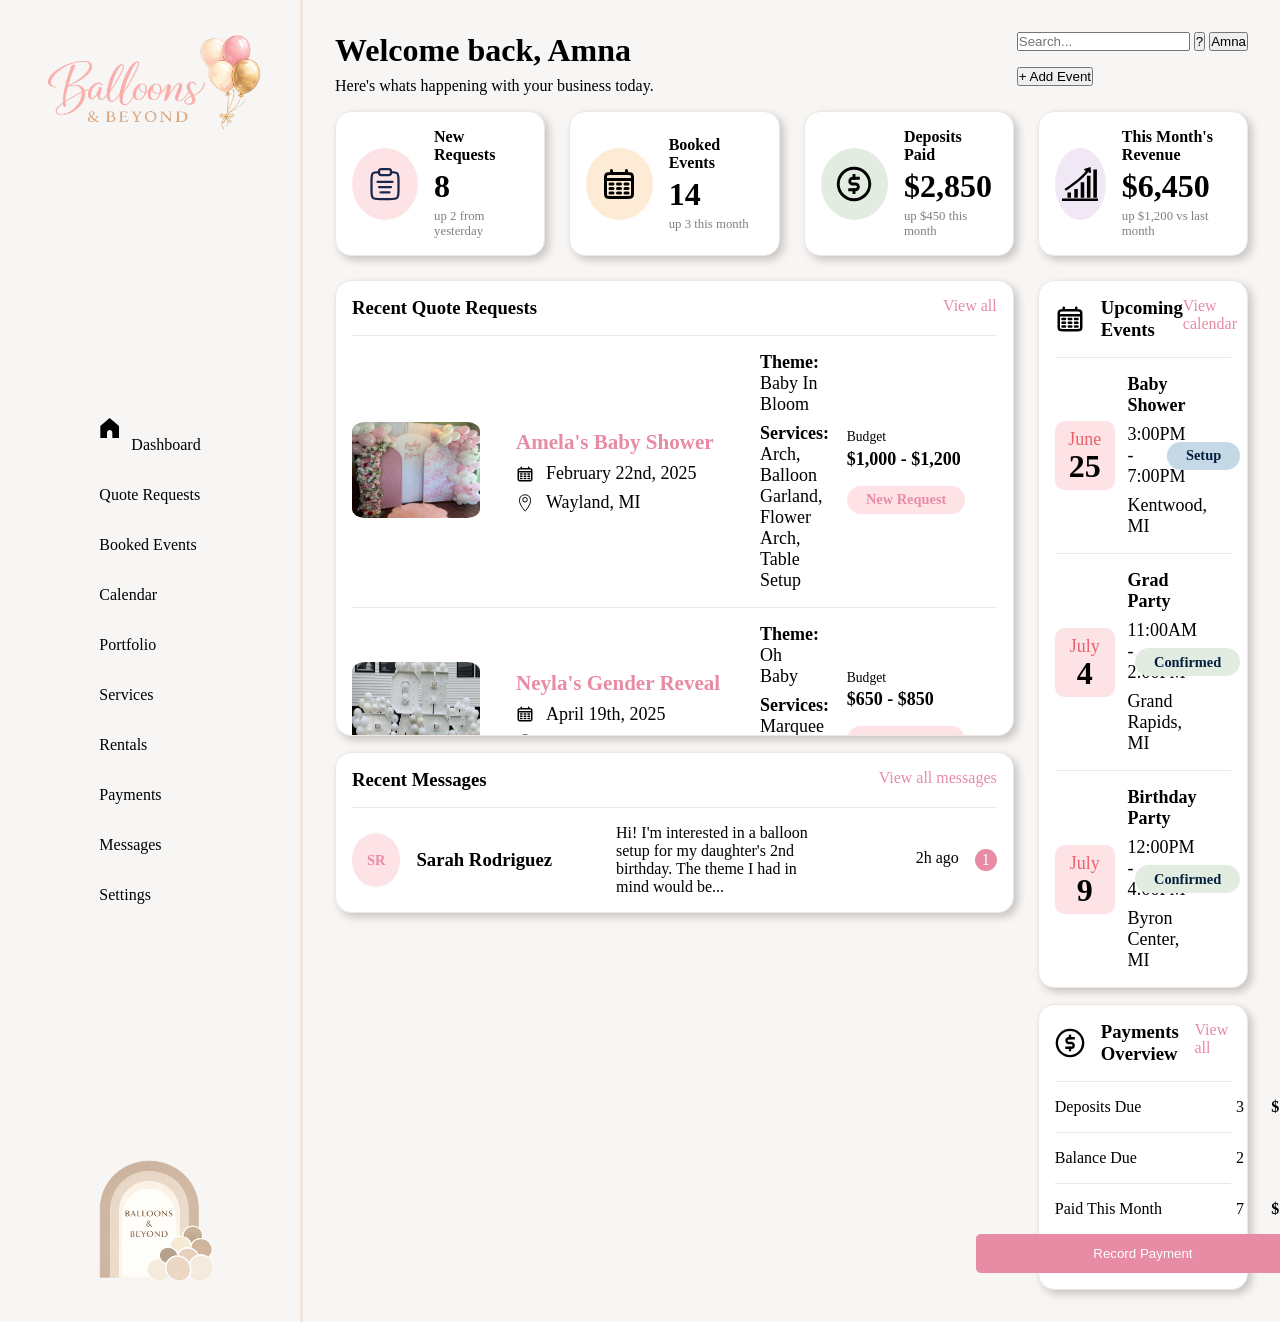
==== index.html @ bfdfdf42 "Completed Recent Messages card" ====
<!DOCTYPE html>
<html lang="en">
<head>
    <meta charset="UTF-8">
    <meta name="viewport" content="width=device-width, initial-scale=1.0">
    <title>Document</title>
    <link rel="stylesheet" href="styles.css">

    <link rel="preconnect" href="https://fonts.googleapis.com">
    <link rel="preconnect" href="https://fonts.gstatic.com" crossorigin>
    <link href="https://fonts.googleapis.com/css2?family=Cormorant+Garamond:ital,wght@0,300..700;1,300..700&display=swap" rel="stylesheet">

    <link rel="preconnect" href="https://fonts.googleapis.com">
    <link rel="preconnect" href="https://fonts.gstatic.com" crossorigin>
    <link href="https://fonts.googleapis.com/css2?family=Cormorant+Garamond:ital,wght@0,300..700;1,300..700&family=Inter:ital,opsz,wght@0,14..32,100..900;1,14..32,100..900&display=swap" rel="stylesheet">
</head>
<body>
    <div class = "main-content">

        <aside class = "sidebar"><img class = "logo-main" src="Images/Balloons & Beyond Logo.png" alt="Ballons and Beyond logo">

            <nav class = "sidebar-nav">

                <ul>
                    <li><img src="Images/home Icon.svg" alt="">Dashboard</li>
                    <li>Quote Requests</li>
                    <li>Booked Events</li>
                    <li>Calendar</li>
                    <li>Portfolio</li>
                    <li>Services</li>
                    <li>Rentals</li>
                    <li>Payments</li>
                    <li>Messages</li>
                    <li>Settings</li>
                </ul>

            </nav>

            <img class = "logo-arch" src="Images/Balloons & Beyond Logo 2.png" alt="Ballons and Beyond logo 2">
        </aside>

        <main class = "dashboard-main">

            <header class = "topbar">
                
                <div class = "welcome-text">
                <h1>Welcome back, Amna</h1>
                <p>Here's whats happening with your business today.</p>
                </div>

                <div class = "header-functions">
                <div class = "header-functions-top">
                    <input type="search" placeholder="Search...">
                    <button class = "notificationBell">?</button>
                    <button class = "userProfile">Amna</button>
                </div>
                <div class = "header-functions-bottom">
                    <button>+ Add Event</button>
                </div>
                </div>


            </header>

            <div class = "dashboard-content">

                <section class = "statsOverview">

                    <article class = "card statsCard">
                        <div class = "iconBubble pink">
                       <img src="Images/Clipboard Icon.svg" alt="">
                       </div>

                       <div class = "statsCardInfo">
                       <h4>New Requests</h4> 
                       <span class = "statValue">8</span>
                       <p class = "cardSubtext"> up 2 from yesterday</p>
                       </div>
                    </article>

                    <article class = "card statsCard">
                        <div class = "iconBubble yellow">
                       <img src="Images/Calendar Icon.svg" alt="">
                       </div>
                       
                       <div class = "statsCardInfo">
                       <h4>Booked Events</h4> 
                       <span class = "statValue">14</span>
                       <p class = "cardSubtext"> up 3 this month</p>
                       </div>
                    </article>

                    <article class = "card statsCard">
                        <div class = "iconBubble green">
                       <img src="Images/Currency Icon.svg" alt="">
                       </div>

                       <div class = "statsCardInfo">
                       <h4>Deposits Paid</h4> 
                       <span class = "statValue">$2,850</span>
                       <p class = "cardSubtext"> up $450 this month</p>
                       </div>
                    </article>

                    <article class = "card statsCard">
                        <div class = "iconBubble purple">
                       <img src="Images/Revenue Graph Icon.svg" alt="">
                       </div>
                       <div class = "statsCardInfo">
                       <h4>This Month's Revenue</h4> 
                       <span class = "statValue">$6,450</span>
                       <p class = "cardSubtext"> up $1,200 vs last month</p>
                       </div>
                    </article>
                   
                </section>

                <div class = "left-column">
                <section class = "card recentQuoteRequests">

                    <header class = "sectionHeader">
                        <h3>Recent Quote Requests</h3>
                        <a href="#">View all</a>
                    </header>

                    <div class = "quoteRequests">


                        <article class = "cardRow quoteCard">

                            <div class = "quoteImage">
                                <img src="Images/Baby Shower.jpg" alt="">
                            </div>

                            <div class = "quoteInfo infoStack">
                                <h3>Amela's Baby Shower</h3>
                                <p class = "date">February 22nd, 2025</p>
                                <p class = "location"> Wayland, MI</p>
                            </div>

                            <div class = "quoteDetails infoStack">
                                <p><strong>Theme: </strong>Baby In Bloom</p>
                                <p><strong>Services: </strong>Arch, Balloon Garland, Flower Arch, Table Setup</p>
                            </div>

                            <div class = "quoteStatus infoStack">
                                <div class = "quote">
                                <span class = "label">Budget</span>
                                <strong>$1,000 - $1,200</strong> 
                                </div>
                                
                                <div class = "status">
                                <span class = "iconPill pink">New Request</span>
                                </div>
                            </div>

                        </article>

                        <article class = "cardRow quoteCard">

                            <div class = "quoteImage">
                                <img src="Images/Gender Reveal.jpg" alt="">
                            </div>

                            <div class = "quoteInfo infoStack">
                                <h3>Neyla's Gender Reveal</h3>
                                <p class = "date">April 19th, 2025</p>
                                <p class = "location"> Byron Center, MI</p>
                            </div>

                            <div class = "quoteDetails infoStack">
                                <p><strong>Theme: </strong>Oh
                                     Baby</p>
                                <p><strong>Services: </strong>Marquee Letters, Table Setup</p>
                            </div>

                            <div class = "quoteStatus infoStack">
                                <div class = "quote">
                                <span class = "label">Budget</span>
                                <strong>$650 - $850</strong> 
                                </div>
                                
                                <div class = "status">
                                <span class = "iconPill pink">New Request</span>
                                </div>
                            </div>

                        </article>

                        <article class = "cardRow quoteCard">

                            <div class = "quoteImage">
                                <img src="Images/Ellie's 4th Bday.jpg" alt="">
                            </div>

                            <div class = "quoteInfo infoStack">
                                <h3>Ellie's 4th Birthday</h3>
                                <p class = "date">April 1st, 2026</p>
                                <p class = "location"> Wayland, MI</p>                            
                            </div>

                            <div class = "quoteDetails infoStack">
                                <p><strong>Theme: </strong>Frozen</p>
                                <p><strong>Services: </strong>Arch, Balloon Garland, Balloon Characters, Table Setup</p>
                            </div>

                            <div class = "quoteStatus infoStack">
                                <div class = "quote">
                                <span class = "label">Budget</span>
                                <strong>$500 - $800</strong> 
                                </div>
                                
                                <div class = "status">
                                <span class = "iconPill pink">New Request</span>
                                </div>
                            </div>

                        </article>
                        
                        <article class = "cardRow quoteCard">

                            <div class = "quoteImage">
                                <img src="Images/Maisie's 1st Bday.jpg" alt="">
                            </div>

                            <div class = "quoteInfo infoStack">
                                <h3>Maisie's 1st Birthday</h3>
                                <p class = "date">April 30th, 2026</p>
                                <p class = "location"> Wayland, MI</p>
                            </div>

                            <div class = "quoteDetails infoStack">
                                <p><strong>Theme: </strong>Berry First Birthday</p>
                                <p><strong>Services: </strong>Arch, Balloon Garland, Table Setup</p>
                            </div>

                            <div class = "quoteStatus infoStack">
                                <div class = "quote">
                                <span class = "label">Budget</span>
                                <strong>$500 - $800</strong> 
                                </div>

                                <div class = "status">
                                <span class = "iconPill pink">New Request</span>
                                </div>
                            </div>

                        </article>
                        
                    </div>

                </section>

                <section class = "card recentMessages">

                    <header class = "sectionHeader">
                        <div class = "sectionTitle">
                        <h3>Recent Messages</h3>
                        </div>
                        <a href="#">View all messages</a>
                    </header>
                    
                    <article class = "cardRow messageCard">

                        <!-- ADD ICON HERE <img src="" alt="date of event"> -->

                        <div class = messageSender>
                            <span class = "senderInitials initialsBubble pink">SR</span>
                            <h3 class = "senderName">Sarah Rodriguez</h3>
                        </div>

                         <div class = messageContent>
                                <p class = "senderMessage">Hi! I'm interested in a balloon setup 
                                    for my daughter's 2nd birthday. The theme I had in mind would be...</p>
                            </div>

                            <div class = messageStatus>
                                <time class = "messageTime">2h ago</time>
                                <span class = "messageNotifications notificationBubble pink-primary">1</span>
                            </div>
                    </article>
                </section> 
                </div>

                <div class = "right-column">
                <section class = "card upcomingEvents">
                    
                    <header class = "sectionHeader">
                        <div class = "sectionTitle">
                        <img src="Images/Calendar Icon.svg" alt="Calendar Icon">
                        <h3>Upcoming Events</h3>
                        </div>
                        <a href="#">View calendar</a>
                    </header>

                    <div class = "eventSection">

                    <article class = "cardRow eventCard">

                        <div class = "eventDate">
                                <span class = "dateBubble pink">
                                    <span class = "month">June</span>
                                    <strong class = "day">25</strong>
                                </span>
                        </div>

                         <div class = "eventInfo infoStack">
                                <h4>Baby Shower</h4>
                                <p>3:00PM - 7:00PM</p>
                                <p>Kentwood, MI</p>
                            </div>

                            <div class = "eventStatus">
                                <span class = "status iconPill gray">Setup</span>
                            </div>

                    </article>

                    <article class = "cardRow eventCard">

                        <div class = "eventDate">
                                <span class = "dateBubble pink">
                                    <span class = "month">July</span>
                                    <strong class = "day">4</strong>
                                </span>
                        </div>

                         <div class = "eventInfo infoStack">
                                <h4>Grad Party</h4>
                                <p>11:00AM - 2:00PM</p>
                                <p>Grand Rapids, MI</p>
                            </div>

                            <div class = "eventStatus">
                                <span class = "status iconPill green">Confirmed</span>
                            </div>

                    </article>

                    <article class = "cardRow eventCard">

                        <div class = "eventDate">
                                <span class = "dateBubble pink">
                                    <span class = "month">July</span>
                                    <strong class = "day">9</strong>
                                </span>
                        </div>

                         <div class = "eventInfo infoStack">
                                <h4>Birthday Party</h4>
                                <p>12:00PM - 4:00PM</p>
                                <p>Byron Center, MI</p>
                            </div>

                            <div class = "eventStatus">
                                <span class = "status iconPill green">Confirmed</span>
                            </div>

                    </article>

                    </div>

                </section>
                
                <section class = "card paymentsOverview">

                    <header class = "sectionHeader">
                        <div class = "sectionTitle">
                        <img src="Images/Currency Icon.svg" alt="Currency Icon">
                        <h3>Payments Overview</h3>
                        </div>
                        <a href="#">View all</a>
                    </header>

                    <div class = "cardRow paymentRow">
                        <p class = "paymentType">Deposits Due</p>
                        <span class = "paymentCount">3</span>
                        <strong class = "paymentSum">$1,350</strong>
                    </div>

                    <div class = "cardRow paymentRow">
                        <p class = "paymentType">Balance Due</p>
                        <span class = "paymentCount">2</span>
                        <strong class = "paymentSum">$950</strong>
                    </div>

                    <div class = "cardRow paymentRow">
                        <p class = "paymentType">Paid This Month</p>
                        <span class = "paymentCount">7</span>
                        <strong class = "paymentSum">$2,850</strong>
                    </div>

                    <footer class = "sectionFooter">
                        <button class = "paymentButton">Record Payment</button>
                    </footer>

                </section>
                </div>

            </div>
        </main>


    </div>
</body>
</html>
---- styles.css ----
:root {
 --background: #F8F6F4;
 --card: #FFFFFF;
 --pink-primary: #E88BA5;
 --pink-light: #FDE3E6;
 --red: #ea6169;
 --cream: #F7F1EB;
 --text-primary: #3D3D3D;
 --text-secondary: #7A7A7A;
 --border: #EFE6E0;
 --green: #E2ECE1;
 --yellow: #FEEBD6;
 --purple: #F0E8F5;
 --gray: #c5d8e6;
 --blue: #021F3D;
 --grid-spacing: 1.5rem;
 --font-heading: 'Cormorant Garamond', serif;
 --font-body: 'Inter', sans-serif;
}

* {
    margin: 0;
    padding: 0;
    box-sizing: border-box;
}

/* ***FIND DIFFERENT FONTS***
h1,
h2,
h3,
.sectionHeader {
    font-family: var(--font-heading);
}

body,
p,
span,
a,
h4{
    font-family: var(--font-body);
} */

body {
    min-height: 100vh;
}

a {
    color: var(--pink-primary);
    text-decoration: none;
}

.main-content {
    display: flex;
    background-color: var(--background);
    min-height: 100vh;
}

.sidebar {
    background-color: var(--background);
    display: flex;
    flex-direction: column;
    justify-content: space-between;
    flex: 0 0 300px;
    border-right: 3px solid var(--border);
}

.dashboard-main {
    flex: 1;
    padding: 2rem;
}

.logo-main {
    width: 300px;
    height: auto;
}

.logo-arch {
    width: 300px;
    height: auto;
}

.sidebar-nav {
}

.sidebar-nav ul {
    display: flex;
    flex-direction: column;
    justify-content: space-between;
    list-style: none;
    gap: .5rem;
}

.topbar {
    display: flex;
    justify-content: space-between;
    margin-bottom: 1rem;
}

.welcome-text {
    display: flex;
    flex-direction: column;
    gap: .5rem;

}

.header-functions {
    display: flex;
    flex-direction: column;
    gap: 1rem;
}

.dashboard-content{
    display: grid;
    grid-template-columns: repeat(8, 1fr);
    gap: var(--grid-spacing);
    align-items: start;
}

.left-column, .right-column {
    display: flex;
    flex-direction: column;
    gap: 1rem;
}

.left-column {
    grid-column: 1 / 7;
}

.right-column {
    grid-column: 7 / 9;
}


.statsOverview {
    display: grid;
    grid-template-columns: repeat(8, 1fr);
    gap: var(--grid-spacing);
    grid-column: 1 / -1;
}

.statsCard {
    grid-column: span 2;
}


.recentQuoteRequests {
    grid-column: 1 / 7;
    display: flex;
    flex-direction: column;
}

.sectionHeader {
    display: flex;
    justify-content: space-between;
    padding-bottom: 1rem;
}
.sectionHeader img{
    width: 30px;
    height: 30px;
}

.sectionTitle {
    display: flex;
    gap: 1rem;
    align-items: center;
}

.card {
    background-color: var(--card);
    border-radius: 16px;
    padding: 1rem;
    border: 1px solid var(--border);
    box-shadow: 4px 4px 8px 0px rgba(0, 0, 0, 0.2);
}

.card.recentQuoteRequests {
    padding: 1rem 1rem 0 1rem;
}

.card.upcomingEvents {
    padding: 1rem 1rem 0 1rem;
}

.card.recentMessages {
    padding: 1rem 1rem 0 1rem;
}

.cardRow {
    display: grid;
    /* grid-template-columns: repeat(12, 1fr); */
    border-top: 1px solid var(--border);
    padding-top: 1rem;
    padding-bottom: 1rem;
}

.infoStack {
    display: flex;
    flex-direction: column;
    gap: .5rem;
    font-size: large;
    img {
        width: 18px;
        height: 18px;
    }
}

.quoteRequests {
    max-height: 400px;
    overflow-y: auto;
    /* this is to limit to 3 quotes - will remove later when javascript and database is implemented */
}

.quoteCard {
    grid-template-columns: 140px 220px minmax(0, 1fr) 150px;
    gap: 1.5rem;
    align-items: center;
}
.quoteImage {
    img{
    width: 128px;
    height: 96px;
    border-radius: 10%;
    }
}
.quoteInfo { 
    h3{
        color: var(--pink-primary);
    }
}

.quoteStatus {
    display: flex;
    flex-direction: column;
    gap: 1rem;
}

.quoteStatus .status{
    color: var(--pink-primary);
}

.quote {
    display: flex;
    flex-direction: column;
    gap: .2rem;
}

.label {
    font-size: .85rem;
}

.eventCard {
    grid-template-columns: 60px minmax(0, 1fr) 100px;
    gap: .8rem;
    align-items: center;
}

.eventStatus {
    justify-self: end;
}
.eventStatus .status{
    color: var(--blue);
}
.paymentRow {
    grid-template-columns: 110px 125px minmax(0, 1fr);
    gap: .8rem;
    align-items: center;
}
.paymentRow .paymentCount {
    justify-self: center;
}

.paymentRow .paymentSum {
    justify-self: end;
}

.sectionFooter {
    display: flex;
    justify-content: center;
}

.sectionFooter .paymentButton {
    white-space: nowrap;
    border: none;
    background-color: var(--pink-primary);
    color: var(--card);
    padding: .75rem 7.3rem;
    border-radius: .3rem;
}
.messageCard {
    grid-template-columns: 232px minmax(0, 1fr) 140px;
    gap: 2rem;
    align-items: center;
}

.messageCard .messageSender {
    display: flex;
    gap: 1rem;
    padding-right: 2rem;
}

.messageCard .senderInitials {
    color: var(--pink-primary);
}

.senderName {
    white-space: nowrap;
    align-self: center;
}

.messageStatus {
    display: flex;
    gap: 1rem;
    align-content: center;
    justify-self: end;
}
.messageNotifications {
    color: var(--card);
}

.date,
.location {
   display: grid;
   grid-template-columns: 22px auto;
   align-items: center;
   column-gap: .5rem;
}
.date::before,
.location::before {
   content: "";
   width: 18px;
   height: 18px;
   background-size: contain;
   background-repeat: no-repeat;
   background-position: center;
}
.date::before {
   background-image: url("Images/Calendar Icon.svg");
}
.location::before {
   background-image: url("Images/location marker Icon.svg");
}

.iconBubble {
    width: 72px;
    height: 72px;

    display: flex;
    justify-content: center;
    align-items: center;

    border-radius: 50%;
}

.iconPill {
    padding: .4rem 1.2rem;
    width: fit-content;
    height: 28px;

    display: flex;
    justify-content: center;
    align-items: center;

    border-radius: 9999px;

    font-size: .9rem;
    font-weight: 600;
}

.dateBubble {
    display: flex;
    flex-direction: column;
    justify-content: center;
    align-items: center;
    font-size: large;
    border-radius: 15%;
    padding: .5rem;
}

.initialsBubble {
    width: 54px;
    height: 54px;

    display: flex;
    justify-content: center;
    align-items: center;

    border-radius: 50%;

    font-size: .9rem;
    font-weight: 600;
}

.notificationBubble {
    width: 22px;
    height: 22px;

    display: flex;
    justify-content: center;
    align-items: center;

    border-radius: 50%;

}

span.month {
    color: var(--red);
}

strong.day {
    font-size: 2rem;
    line-height: 1;
}

.statsCard img {
    width: 36px;
    height: 36px;
}

.card.statsCard {
    display: flex;
    align-items: center;
    gap: 1rem;
}

.statsCardInfo {
    display: flex;
    flex-direction: column;
    gap: .25rem;
}

.statsCardInfo span {
    font-size: 2rem;
    font-weight: 600;
}

.statsCardInfo p {
    font-size: .80rem;
    font-weight: 500;
    color: gray;
}

.sidebar-nav > ul {

    display: grid;
    grid-template-rows: 1fr;
    gap: 2rem;
    justify-content: center;

    img {
        width: 32px;
        height: 32px;
    }

}

.pink {
    background-color: var(--pink-light);
}

.pink-primary {
    background-color: var(--pink-primary);
}

.yellow {
    background-color: var(--yellow);
}

.green {
    background-color: var(--green);
}

.purple {
    background-color: var(--purple);
}

.gray {
    background-color: var(--gray);
}

.red {
    background-color: var(--red);
}
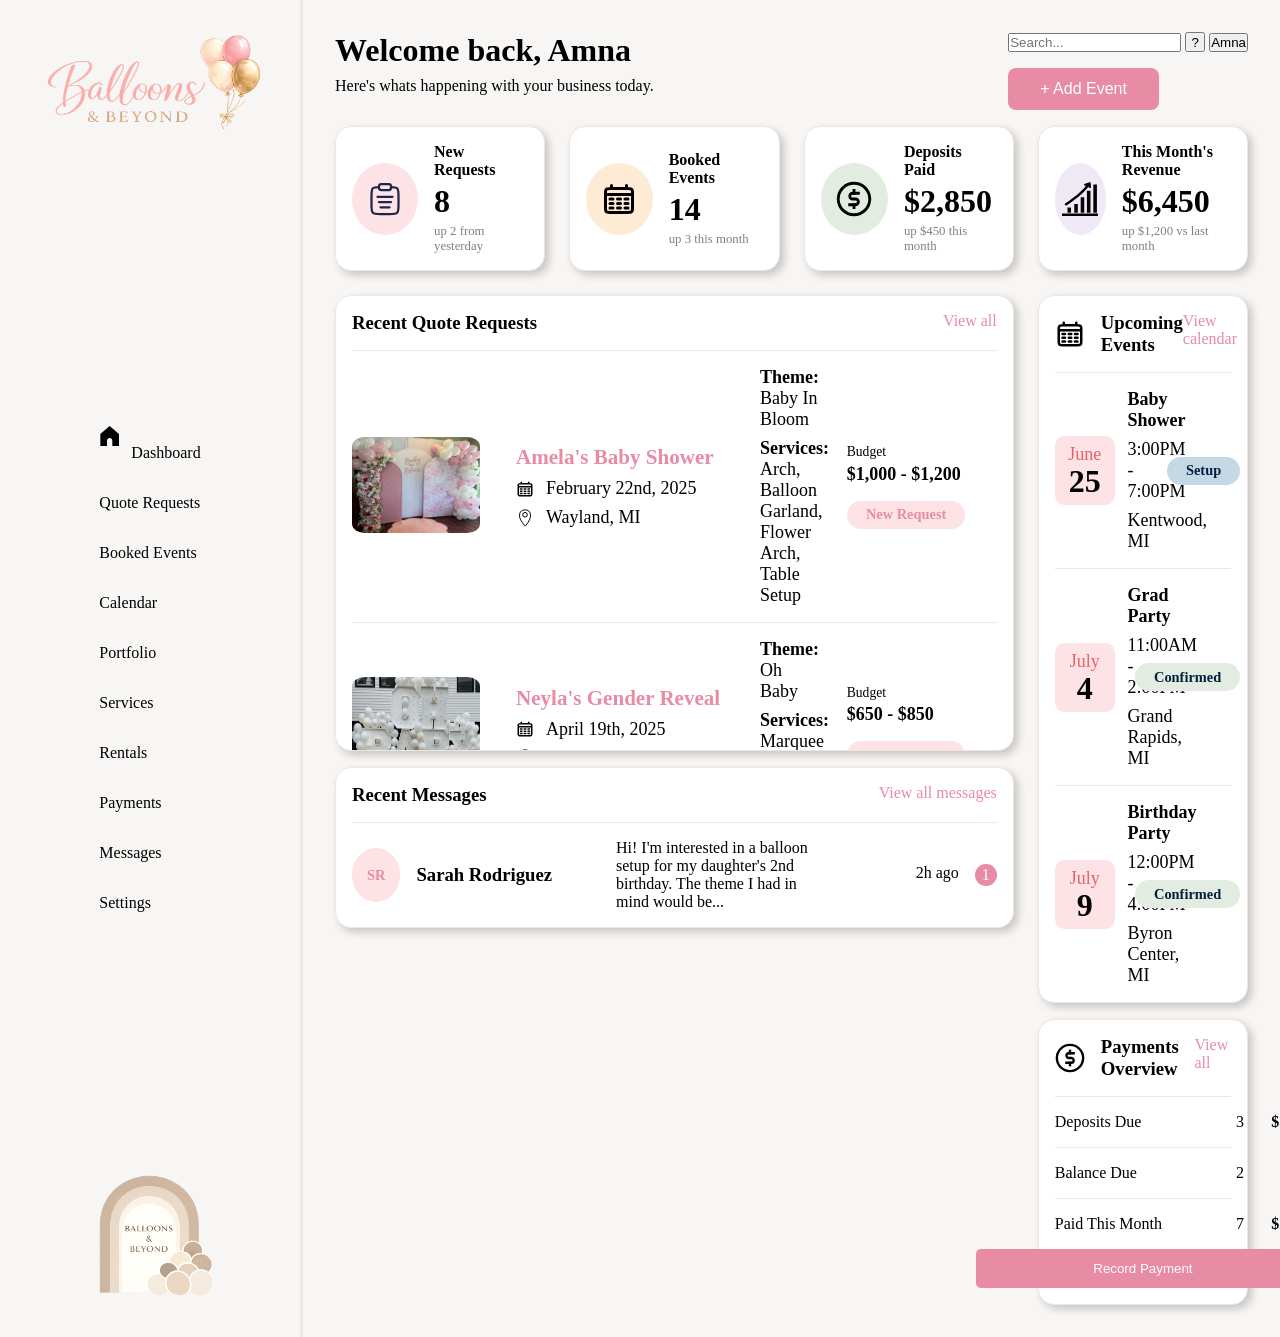
==== commit 659b32ab: "started working on top right corner functions/buttons" ====
--- a/index.html
+++ b/index.html
@@ -55,7 +55,7 @@
                     <button class = "userProfile">Amna</button>
                 </div>
                 <div class = "header-functions-bottom">
-                    <button>+ Add Event</button>
+                    <button class = "addEventBtn">+ Add Event</button>
                 </div>
                 </div>
 
--- a/styles.css
+++ b/styles.css
@@ -109,6 +109,21 @@
     gap: 1rem;
 }
 
+.notificationBell {
+    width: 20px;
+    height: 20px;
+}
+
+.addEventBtn {
+    white-space: nowrap;
+    border: none;
+    background-color: var(--pink-primary);
+    color: var(--card);
+    padding: .75rem 2rem;
+    border-radius: .5rem;
+    font-size: 1rem;
+}
+
 .dashboard-content{
     display: grid;
     grid-template-columns: repeat(8, 1fr);
@@ -286,6 +301,7 @@
     padding: .75rem 7.3rem;
     border-radius: .3rem;
 }
+
 .messageCard {
     grid-template-columns: 232px minmax(0, 1fr) 140px;
     gap: 2rem;
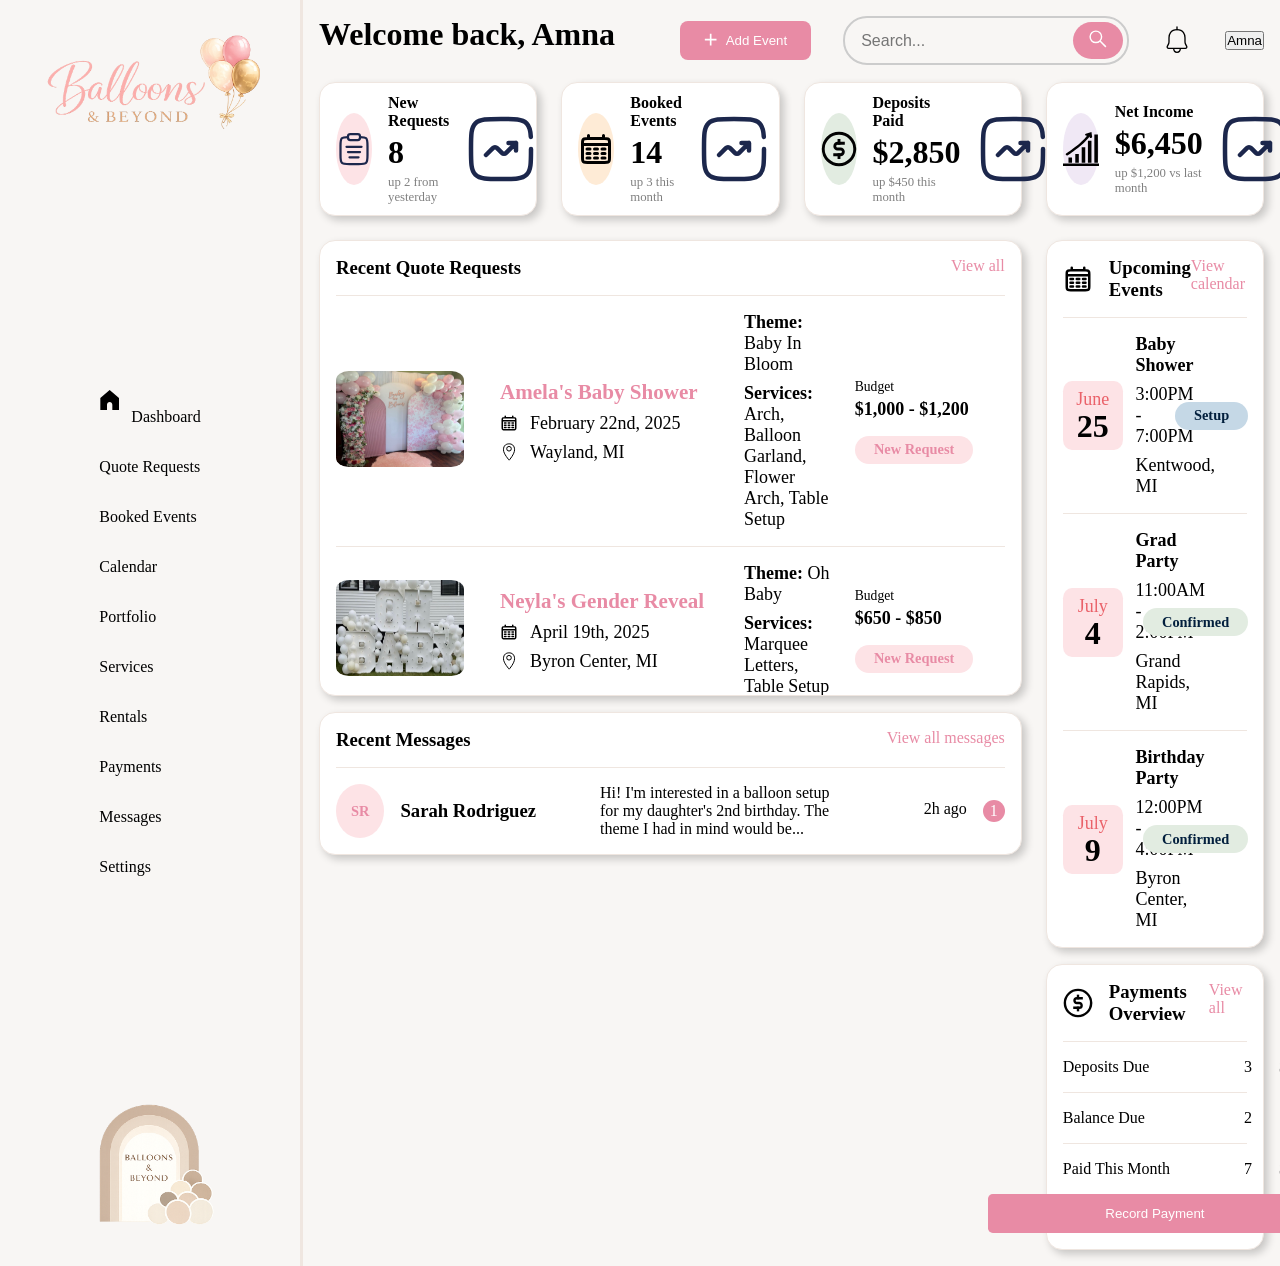
==== commit 5e7657e2: "made everything fit on one page and added graphs to the statcards (still need to change their colors" ====
--- a/index.html
+++ b/index.html
@@ -17,7 +17,8 @@
 <body>
     <div class = "main-content">
 
-        <aside class = "sidebar"><img class = "logo-main" src="Images/Balloons & Beyond Logo.png" alt="Ballons and Beyond logo">
+        <aside class = "sidebar">
+            <img class = "logo-main" src="Images/Balloons & Beyond Logo.png" alt="Ballons and Beyond logo">
 
             <nav class = "sidebar-nav">
 
@@ -45,17 +46,20 @@
                 
                 <div class = "welcome-text">
                 <h1>Welcome back, Amna</h1>
-                <p>Here's whats happening with your business today.</p>
+
                 </div>
 
                 <div class = "header-functions">
                 <div class = "header-functions-top">
-                    <input type="search" placeholder="Search...">
-                    <button class = "notificationBell">?</button>
+                    <button class = "addEventBtn"><img src="Images/Plus Icon.svg" alt="Plus Icon"> <span>Add Event</span></button>
+                    <form class="search-container">
+                    <input type="search" class="search-input" placeholder="Search...">
+                    <button type="submit" class="search-submit"><img src="Images/Search-Icon.svg" alt=""></button>
+                    </form>
+                    <button class = "notificationBell"><img src="Images/notification-bell-Icon.svg" alt=""></button>
                     <button class = "userProfile">Amna</button>
                 </div>
                 <div class = "header-functions-bottom">
-                    <button class = "addEventBtn">+ Add Event</button>
                 </div>
                 </div>
 
@@ -75,6 +79,9 @@
                        <h4>New Requests</h4> 
                        <span class = "statValue">8</span>
                        <p class = "cardSubtext"> up 2 from yesterday</p>
+                       </div>
+                       <div class = "statsCardGraph">
+                       <img class = "statsCardImage" src="Images/graph-up.svg" alt="">
                        </div>
                     </article>
 
@@ -88,6 +95,9 @@
                        <span class = "statValue">14</span>
                        <p class = "cardSubtext"> up 3 this month</p>
                        </div>
+                       <div class = "statsCardGraph">
+                       <img class = "statsCardImage" src="Images/graph-up.svg" alt="">
+                       </div>
                     </article>
 
                     <article class = "card statsCard">
@@ -100,6 +110,9 @@
                        <span class = "statValue">$2,850</span>
                        <p class = "cardSubtext"> up $450 this month</p>
                        </div>
+                       <div class = "statsCardGraph">
+                       <img class = "statsCardImage" src="Images/graph-up.svg" alt="">
+                       </div>
                     </article>
 
                     <article class = "card statsCard">
@@ -107,9 +120,12 @@
                        <img src="Images/Revenue Graph Icon.svg" alt="">
                        </div>
                        <div class = "statsCardInfo">
-                       <h4>This Month's Revenue</h4> 
+                       <h4>Net Income</h4> 
                        <span class = "statValue">$6,450</span>
                        <p class = "cardSubtext"> up $1,200 vs last month</p>
+                       </div>
+                       <div class = "statsCardGraph">
+                       <img class = "statsCardImage" src="Images/graph-up.svg" alt="">
                        </div>
                     </article>
                    
@@ -124,7 +140,6 @@
                     </header>
 
                     <div class = "quoteRequests">
-
 
                         <article class = "cardRow quoteCard">
 
--- a/styles.css
+++ b/styles.css
@@ -66,7 +66,7 @@
 
 .dashboard-main {
     flex: 1;
-    padding: 2rem;
+    padding: 1rem;
 }
 
 .logo-main {
@@ -94,6 +94,7 @@
     display: flex;
     justify-content: space-between;
     margin-bottom: 1rem;
+    height: 50px
 }
 
 .welcome-text {
@@ -109,19 +110,80 @@
     gap: 1rem;
 }
 
+.header-functions-top {
+    display: flex;
+    flex-direction: row;
+    align-items: center;
+    justify-content: center;
+    gap: 2rem;
+}
+
+/* Container layout */
+.search-container {
+  display: flex;
+  align-items: center;
+  max-width: 400px;
+  width: 100%;
+  border: 2px solid #ccc;
+  border-radius: 24px; /* Rounded pill shape */
+  padding: 4px;
+  transition: border-color 0.3s ease;
+}
+
+/* Container focus state */
+.search-container:focus-within {
+  border-color: var(--pink-primary); /* Changes color when typing */
+  box-shadow: 0 0 8px rgba(232, 139, 165, 0.2);
+}
+
+/* Input field styling */
+.search-input {
+  flex-grow: 1;
+  border: none;
+  background: transparent;
+  padding: 8px 12px;
+  font-size: 16px;
+  outline: none; /* Removes default browser outline */
+}
+
+/* Button styling */
+.search-submit {
+  background-color: var(--pink-primary);
+  color: white;
+  border: none;
+  border-radius: 20px;
+  padding: 8px 16px;
+  cursor: pointer;
+  font-size: 14px;
+  transition: background-color 0.2s ease;
+}
+
+/* Button hover effect */
+.search-submit:hover {
+  background-color: #df5d81;
+}
+
+.addEventBtn img {
+    width: 15px;
+    height: 15px;
+}
+
 .notificationBell {
-    width: 20px;
-    height: 20px;
-}
+    border: none;
+    background: transparent;
+}
+
 
 .addEventBtn {
+    display: flex;
+    align-items: center;
+    gap: .4rem;
     white-space: nowrap;
     border: none;
     background-color: var(--pink-primary);
     color: var(--card);
-    padding: .75rem 2rem;
+    padding: .75rem 1.5rem;
     border-radius: .5rem;
-    font-size: 1rem;
 }
 
 .dashboard-content{
@@ -436,6 +498,7 @@
     display: flex;
     align-items: center;
     gap: 1rem;
+    padding: .67rem 1rem;
 }
 
 .statsCardInfo {
@@ -455,6 +518,19 @@
     color: gray;
 }
 
+.statsCardGraph {
+    display: flex;
+    flex-direction: column;
+    flex-grow: 1;
+
+
+    .statsCardImage {
+        width: 72px;
+        height: 72px;
+        align-self: center;
+    }
+}
+
 .sidebar-nav > ul {
 
     display: grid;
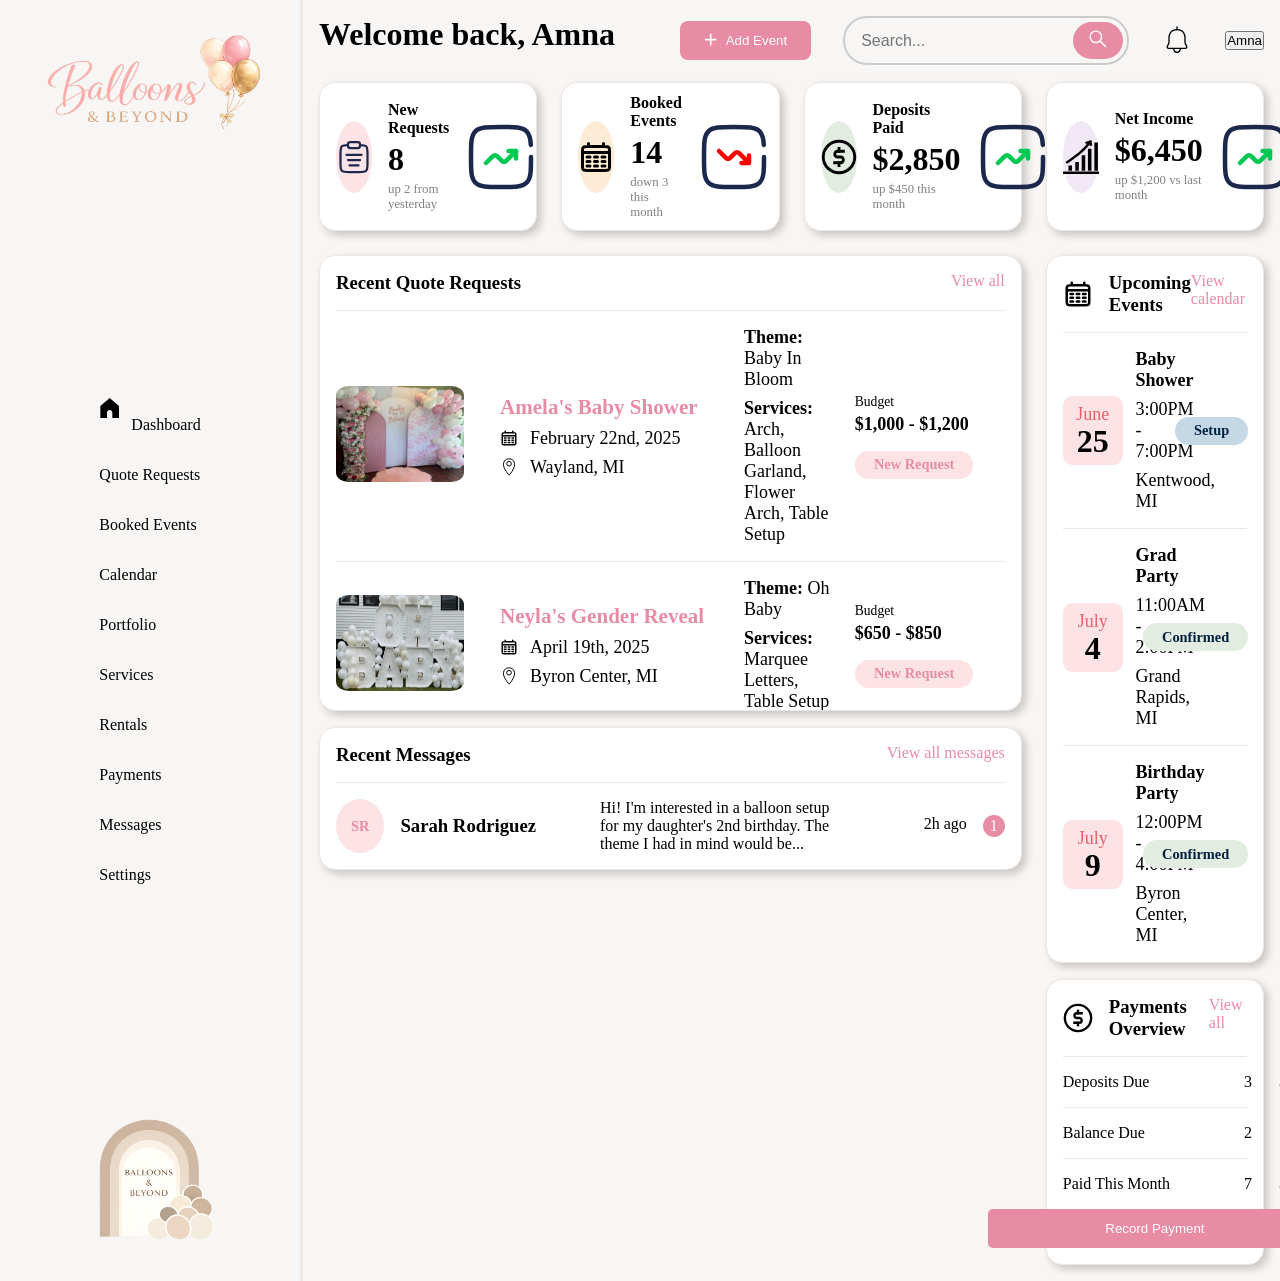
==== commit 37b9b6c0: "added graph colors" ====
--- a/index.html
+++ b/index.html
@@ -93,10 +93,10 @@
                        <div class = "statsCardInfo">
                        <h4>Booked Events</h4> 
                        <span class = "statValue">14</span>
-                       <p class = "cardSubtext"> up 3 this month</p>
+                       <p class = "cardSubtext"> down 3 this month</p>
                        </div>
                        <div class = "statsCardGraph">
-                       <img class = "statsCardImage" src="Images/graph-up.svg" alt="">
+                       <img class = "statsCardImage" src="Images/graph-down.svg" alt="">
                        </div>
                     </article>
 
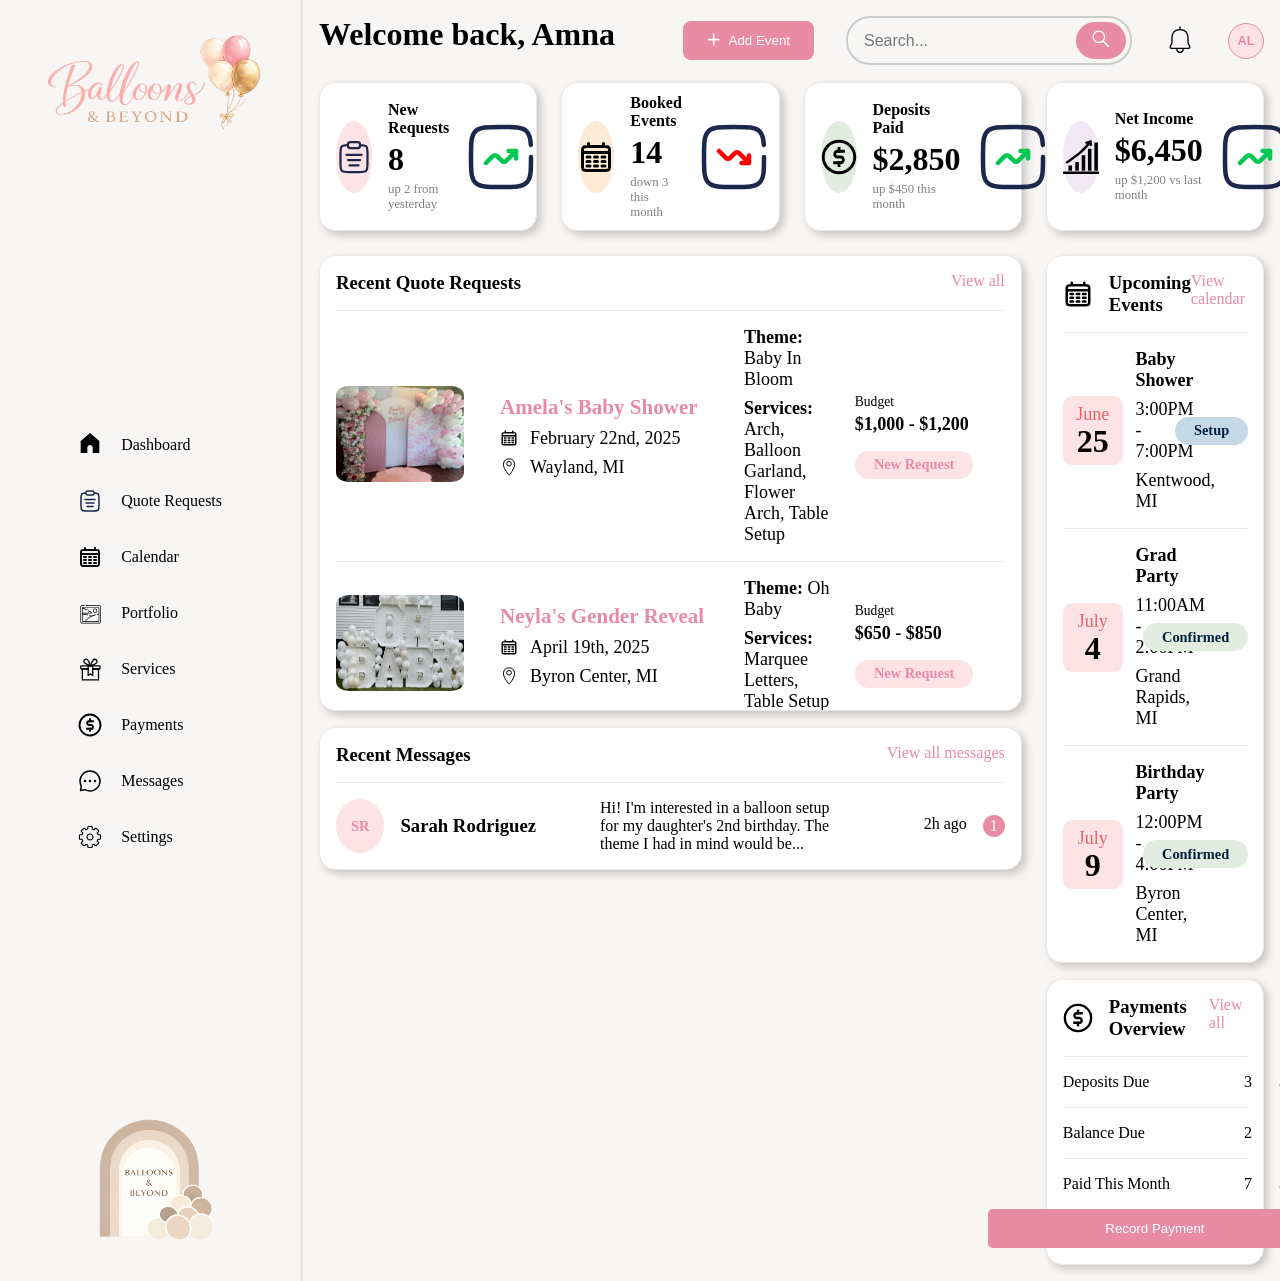
==== commit 158d221a: "finished user profile bubble and navbar buttons (need to add hover effect)" ====
--- a/index.html
+++ b/index.html
@@ -24,15 +24,13 @@
 
                 <ul>
                     <li><img src="Images/home Icon.svg" alt="">Dashboard</li>
-                    <li>Quote Requests</li>
-                    <li>Booked Events</li>
-                    <li>Calendar</li>
-                    <li>Portfolio</li>
-                    <li>Services</li>
-                    <li>Rentals</li>
-                    <li>Payments</li>
-                    <li>Messages</li>
-                    <li>Settings</li>
+                    <li><img src="Images/Clipboard Icon.svg" alt="">Quote Requests</li>
+                    <li><img src="Images/Calendar Icon.svg" alt="">Calendar</li>
+                    <li><img src="Images/Landscape.svg" alt="">Portfolio</li>
+                    <li><img src="Images/GiftBox.svg" alt="">Services</li>
+                    <li><img src="Images/Currency Icon.svg" alt="">Payments</li>
+                    <li><img src="Images/ChatBubble.svg" alt="">Messages</li>
+                    <li><img src="Images/Gear.svg" alt="">Settings</li>
                 </ul>
 
             </nav>
@@ -57,7 +55,7 @@
                     <button type="submit" class="search-submit"><img src="Images/Search-Icon.svg" alt=""></button>
                     </form>
                     <button class = "notificationBell"><img src="Images/notification-bell-Icon.svg" alt=""></button>
-                    <button class = "userProfile">Amna</button>
+                    <button class = "userInitialsBubble pink">AL</button>
                 </div>
                 <div class = "header-functions-bottom">
                 </div>
--- a/styles.css
+++ b/styles.css
@@ -79,7 +79,15 @@
     height: auto;
 }
 
-.sidebar-nav {
+.sidebar-nav ul > li{
+    display: flex;
+    align-items: center;
+
+    img {
+        width: 24px;
+        height: 24px;
+        margin-right: 1.2rem;
+    }
 }
 
 .sidebar-nav ul {
@@ -468,6 +476,25 @@
     font-weight: 600;
 }
 
+.userInitialsBubble {
+    width: 36px;
+    height: 36px;
+
+    display: flex;
+    justify-content: center;
+    align-items: center;
+
+    border-radius: 50%;
+    border-width: 1px;
+    border-color: var(--pink-primary);
+    border-style: solid;
+
+    font-size: .8rem;
+    font-weight: 600;
+    flex-shrink: 0;
+    color: var(--pink-primary);
+}
+
 .notificationBubble {
     width: 22px;
     height: 22px;
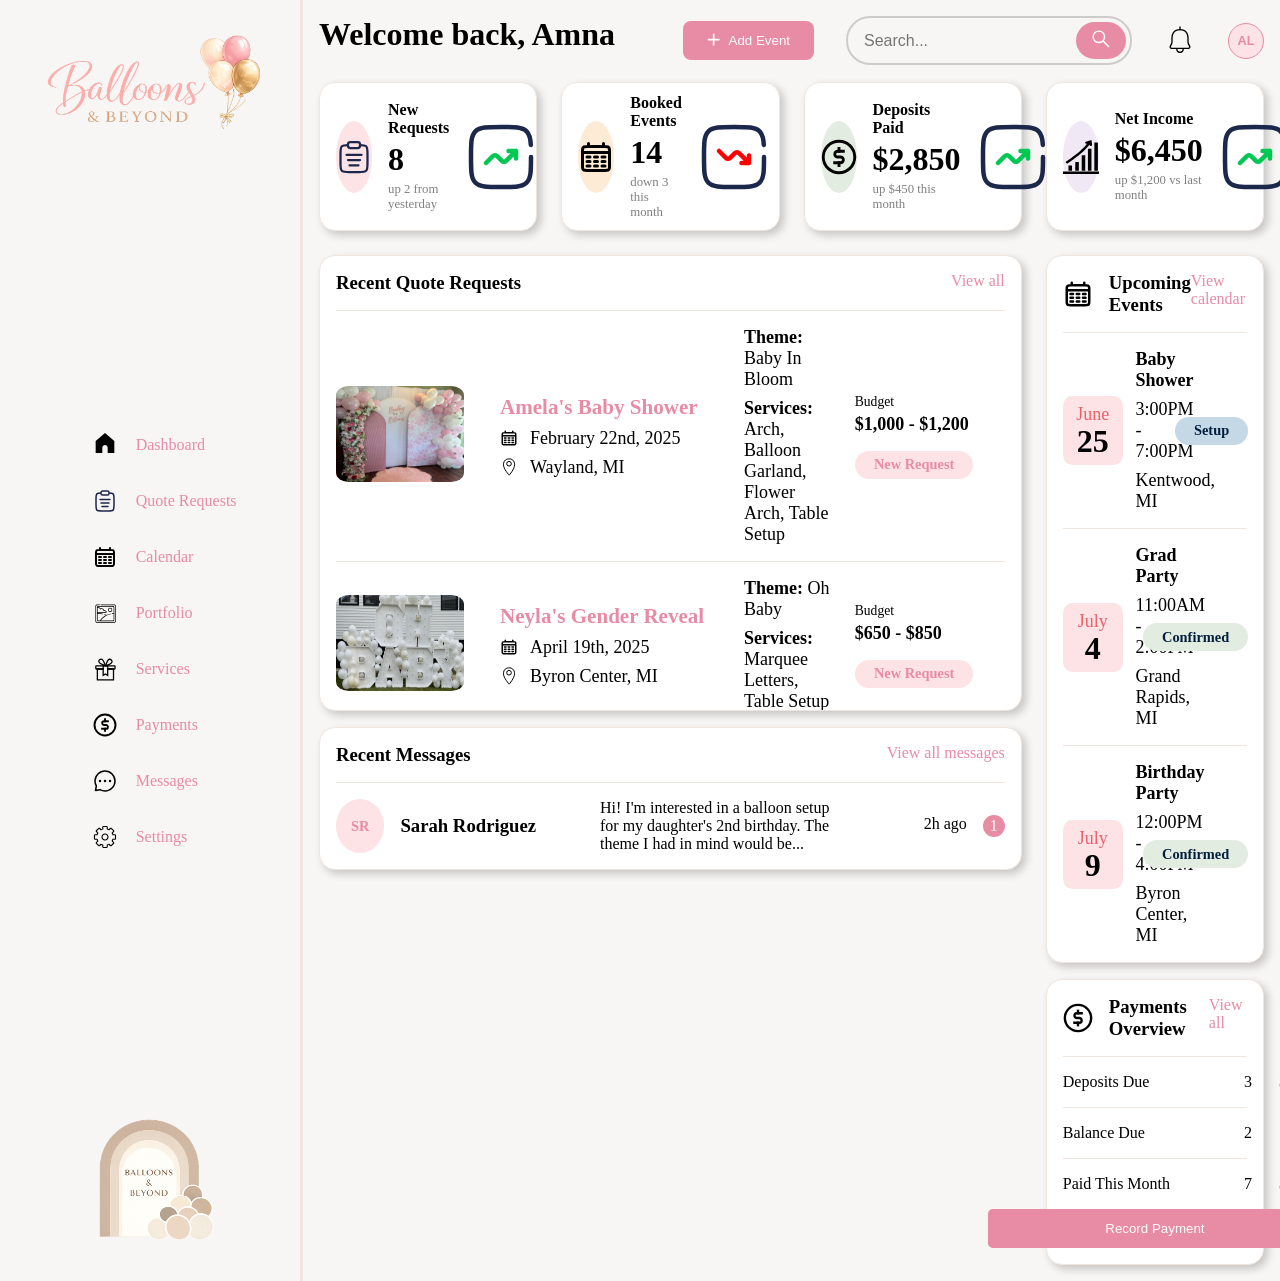
==== commit 62852894: "finished sidebar nav" ====
--- a/index.html
+++ b/index.html
@@ -23,14 +23,14 @@
             <nav class = "sidebar-nav">
 
                 <ul>
-                    <li><img src="Images/home Icon.svg" alt="">Dashboard</li>
-                    <li><img src="Images/Clipboard Icon.svg" alt="">Quote Requests</li>
-                    <li><img src="Images/Calendar Icon.svg" alt="">Calendar</li>
-                    <li><img src="Images/Landscape.svg" alt="">Portfolio</li>
-                    <li><img src="Images/GiftBox.svg" alt="">Services</li>
-                    <li><img src="Images/Currency Icon.svg" alt="">Payments</li>
-                    <li><img src="Images/ChatBubble.svg" alt="">Messages</li>
-                    <li><img src="Images/Gear.svg" alt="">Settings</li>
+                    <li><a href="#"><img src="Images/home Icon.svg" alt="Home Icon">Dashboard</a></li>
+                    <li><a href="#"><img src="Images/Clipboard Icon.svg" alt="Quote Requests Icon">Quote Requests</a></li>
+                    <li><a href="#"><img src="Images/Calendar Icon.svg" alt="Calendar Icon">Calendar</a></li>
+                    <li><a href="#"><img src="Images/Landscape.svg" alt="Portfolio Icon">Portfolio</a></li>
+                    <li><a href="#"><img src="Images/GiftBox.svg" alt="Services Icon">Services</a></li>
+                    <li><a href="#"><img src="Images/Currency Icon.svg" alt="Payments Icon">Payments</a></li>
+                    <li><a href="#"><img src="Images/ChatBubble.svg" alt="Messages Icon">Messages</a></li>
+                    <li><a href="#"><img src="Images/Gear.svg" alt="Settings Icon">Settings</a></li>
                 </ul>
 
             </nav>
--- a/styles.css
+++ b/styles.css
@@ -79,9 +79,13 @@
     height: auto;
 }
 
-.sidebar-nav ul > li{
-    display: flex;
-    align-items: center;
+.sidebar-nav ul > li a{
+    width: 90%;
+    display: flex;
+    justify-content: left;
+    align-items: center;
+    padding-left: 4rem;
+    font-size: medium;
 
     img {
         width: 24px;
@@ -90,12 +94,27 @@
     }
 }
 
+.sidebar-nav ul > li:hover{
+    background-color: var(--pink-light);
+    transform: scale(1.03);
+    box-shadow: 0 4px 8px rgba(0,0,0,0.2);
+}
+
+.sidebar-nav ul > li{
+    width: 90%;
+    display: flex;
+    justify-content: center;
+    align-items: center;
+    border-radius: 10px;
+    padding: 1rem 0;
+    transition: all 0.3s ease;
+}
+
 .sidebar-nav ul {
     display: flex;
     flex-direction: column;
-    justify-content: space-between;
+    align-items: center;
     list-style: none;
-    gap: .5rem;
 }
 
 .topbar {
@@ -558,20 +577,6 @@
     }
 }
 
-.sidebar-nav > ul {
-
-    display: grid;
-    grid-template-rows: 1fr;
-    gap: 2rem;
-    justify-content: center;
-
-    img {
-        width: 32px;
-        height: 32px;
-    }
-
-}
-
 .pink {
     background-color: var(--pink-light);
 }
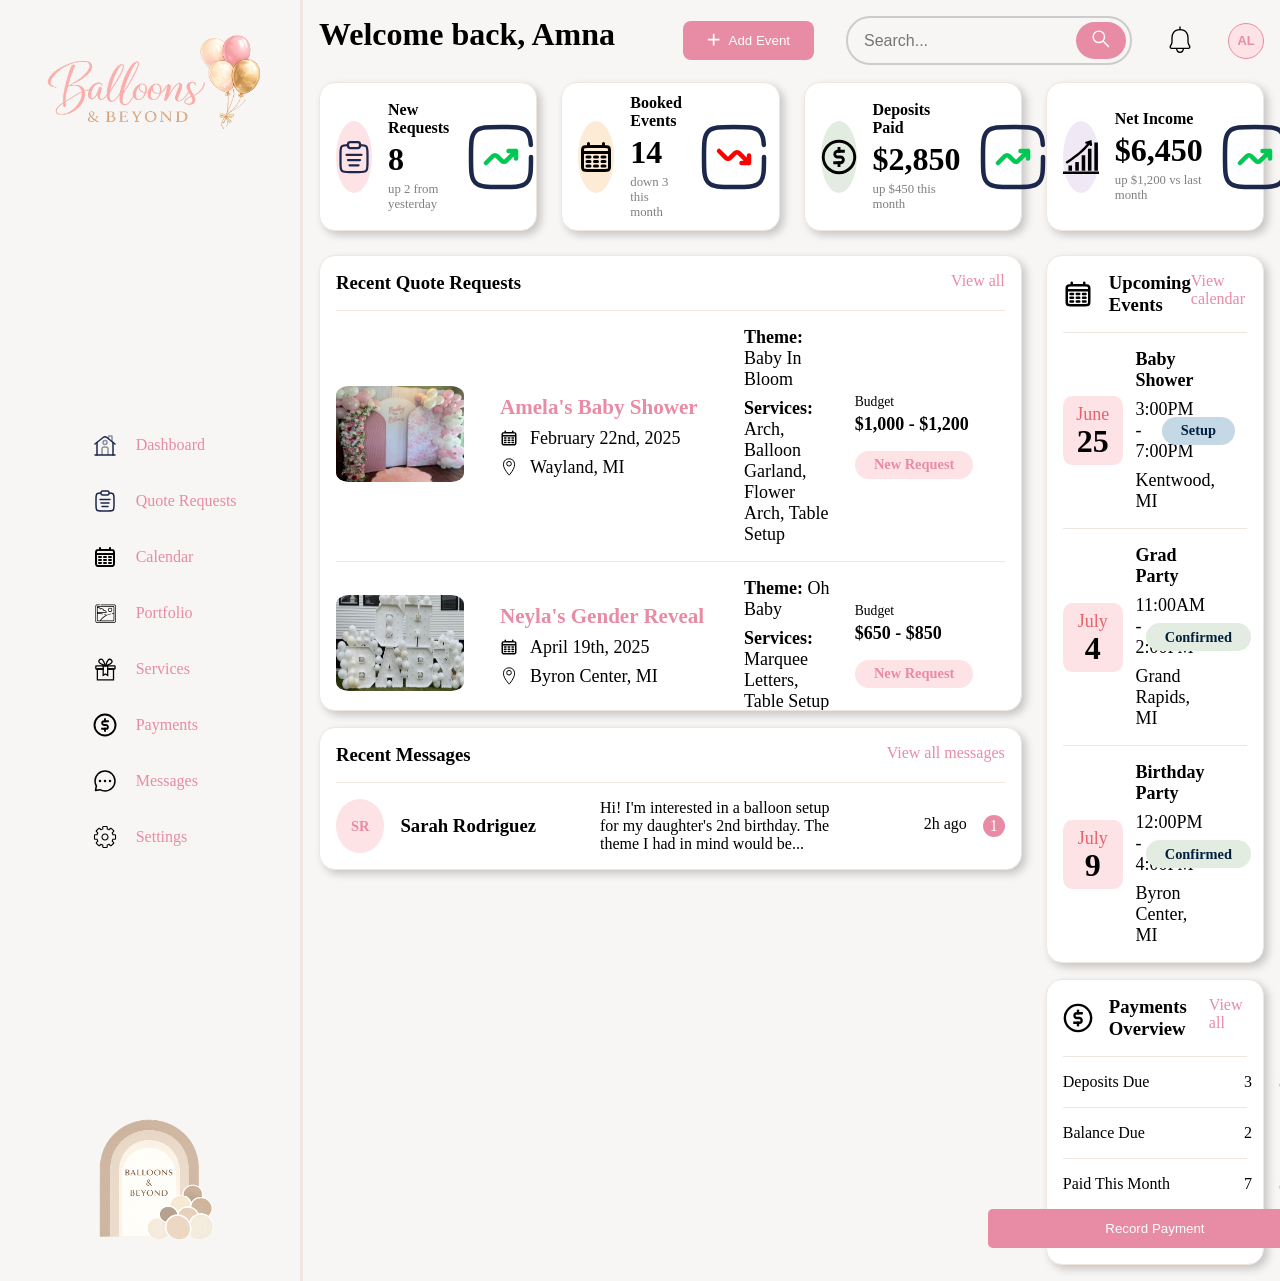
==== commit e8ee3283: "Updated home icon for sidebar" ====
--- a/index.html
+++ b/index.html
@@ -23,7 +23,7 @@
             <nav class = "sidebar-nav">
 
                 <ul>
-                    <li><a href="#"><img src="Images/home Icon.svg" alt="Home Icon">Dashboard</a></li>
+                    <li><a href="#"><img src="Images/Home.svg" alt="Home Icon">Dashboard</a></li>
                     <li><a href="#"><img src="Images/Clipboard Icon.svg" alt="Quote Requests Icon">Quote Requests</a></li>
                     <li><a href="#"><img src="Images/Calendar Icon.svg" alt="Calendar Icon">Calendar</a></li>
                     <li><a href="#"><img src="Images/Landscape.svg" alt="Portfolio Icon">Portfolio</a></li>
--- a/styles.css
+++ b/styles.css
@@ -359,7 +359,7 @@
 }
 
 .eventStatus {
-    justify-self: end;
+    justify-self: center;
 }
 .eventStatus .status{
     color: var(--blue);
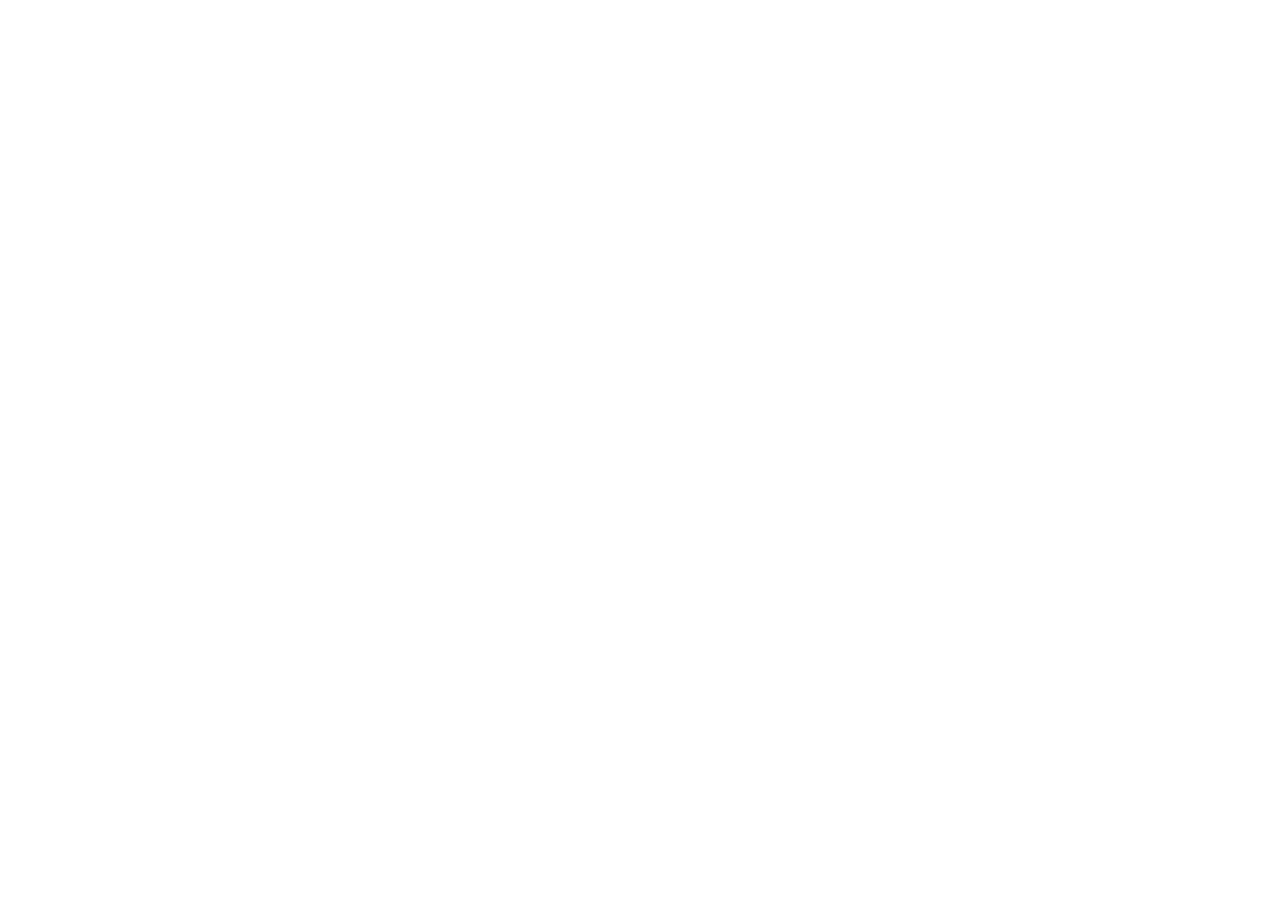
==== commit 12f537f9: "organized file structure (dashboard vs customer facing) and updated relative references - created ne" ====
--- a/index.html
+++ b/index.html
@@ -3,417 +3,10 @@
 <head>
     <meta charset="UTF-8">
     <meta name="viewport" content="width=device-width, initial-scale=1.0">
-    <title>Document</title>
-    <link rel="stylesheet" href="styles.css">
-
-    <link rel="preconnect" href="https://fonts.googleapis.com">
-    <link rel="preconnect" href="https://fonts.gstatic.com" crossorigin>
-    <link href="https://fonts.googleapis.com/css2?family=Cormorant+Garamond:ital,wght@0,300..700;1,300..700&display=swap" rel="stylesheet">
-
-    <link rel="preconnect" href="https://fonts.googleapis.com">
-    <link rel="preconnect" href="https://fonts.gstatic.com" crossorigin>
-    <link href="https://fonts.googleapis.com/css2?family=Cormorant+Garamond:ital,wght@0,300..700;1,300..700&family=Inter:ital,opsz,wght@0,14..32,100..900;1,14..32,100..900&display=swap" rel="stylesheet">
+    <title>Balloons & Beyond</title>
+     <link rel="stylesheet" href="styles/styles.css" >
 </head>
 <body>
-    <div class = "main-content">
-
-        <aside class = "sidebar">
-            <img class = "logo-main" src="Images/Balloons & Beyond Logo.png" alt="Ballons and Beyond logo">
-
-            <nav class = "sidebar-nav">
-
-                <ul>
-                    <li><a href="#"><img src="Images/Home.svg" alt="Home Icon">Dashboard</a></li>
-                    <li><a href="#"><img src="Images/Clipboard Icon.svg" alt="Quote Requests Icon">Quote Requests</a></li>
-                    <li><a href="#"><img src="Images/Calendar Icon.svg" alt="Calendar Icon">Calendar</a></li>
-                    <li><a href="#"><img src="Images/Landscape.svg" alt="Portfolio Icon">Portfolio</a></li>
-                    <li><a href="#"><img src="Images/GiftBox.svg" alt="Services Icon">Services</a></li>
-                    <li><a href="#"><img src="Images/Currency Icon.svg" alt="Payments Icon">Payments</a></li>
-                    <li><a href="#"><img src="Images/ChatBubble.svg" alt="Messages Icon">Messages</a></li>
-                    <li><a href="#"><img src="Images/Gear.svg" alt="Settings Icon">Settings</a></li>
-                </ul>
-
-            </nav>
-
-            <img class = "logo-arch" src="Images/Balloons & Beyond Logo 2.png" alt="Ballons and Beyond logo 2">
-        </aside>
-
-        <main class = "dashboard-main">
-
-            <header class = "topbar">
-                
-                <div class = "welcome-text">
-                <h1>Welcome back, Amna</h1>
-
-                </div>
-
-                <div class = "header-functions">
-                <div class = "header-functions-top">
-                    <button class = "addEventBtn"><img src="Images/Plus Icon.svg" alt="Plus Icon"> <span>Add Event</span></button>
-                    <form class="search-container">
-                    <input type="search" class="search-input" placeholder="Search...">
-                    <button type="submit" class="search-submit"><img src="Images/Search-Icon.svg" alt=""></button>
-                    </form>
-                    <button class = "notificationBell"><img src="Images/notification-bell-Icon.svg" alt=""></button>
-                    <button class = "userInitialsBubble pink">AL</button>
-                </div>
-                <div class = "header-functions-bottom">
-                </div>
-                </div>
-
-
-            </header>
-
-            <div class = "dashboard-content">
-
-                <section class = "statsOverview">
-
-                    <article class = "card statsCard">
-                        <div class = "iconBubble pink">
-                       <img src="Images/Clipboard Icon.svg" alt="">
-                       </div>
-
-                       <div class = "statsCardInfo">
-                       <h4>New Requests</h4> 
-                       <span class = "statValue">8</span>
-                       <p class = "cardSubtext"> up 2 from yesterday</p>
-                       </div>
-                       <div class = "statsCardGraph">
-                       <img class = "statsCardImage" src="Images/graph-up.svg" alt="">
-                       </div>
-                    </article>
-
-                    <article class = "card statsCard">
-                        <div class = "iconBubble yellow">
-                       <img src="Images/Calendar Icon.svg" alt="">
-                       </div>
-                       
-                       <div class = "statsCardInfo">
-                       <h4>Booked Events</h4> 
-                       <span class = "statValue">14</span>
-                       <p class = "cardSubtext"> down 3 this month</p>
-                       </div>
-                       <div class = "statsCardGraph">
-                       <img class = "statsCardImage" src="Images/graph-down.svg" alt="">
-                       </div>
-                    </article>
-
-                    <article class = "card statsCard">
-                        <div class = "iconBubble green">
-                       <img src="Images/Currency Icon.svg" alt="">
-                       </div>
-
-                       <div class = "statsCardInfo">
-                       <h4>Deposits Paid</h4> 
-                       <span class = "statValue">$2,850</span>
-                       <p class = "cardSubtext"> up $450 this month</p>
-                       </div>
-                       <div class = "statsCardGraph">
-                       <img class = "statsCardImage" src="Images/graph-up.svg" alt="">
-                       </div>
-                    </article>
-
-                    <article class = "card statsCard">
-                        <div class = "iconBubble purple">
-                       <img src="Images/Revenue Graph Icon.svg" alt="">
-                       </div>
-                       <div class = "statsCardInfo">
-                       <h4>Net Income</h4> 
-                       <span class = "statValue">$6,450</span>
-                       <p class = "cardSubtext"> up $1,200 vs last month</p>
-                       </div>
-                       <div class = "statsCardGraph">
-                       <img class = "statsCardImage" src="Images/graph-up.svg" alt="">
-                       </div>
-                    </article>
-                   
-                </section>
-
-                <div class = "left-column">
-                <section class = "card recentQuoteRequests">
-
-                    <header class = "sectionHeader">
-                        <h3>Recent Quote Requests</h3>
-                        <a href="#">View all</a>
-                    </header>
-
-                    <div class = "quoteRequests">
-
-                        <article class = "cardRow quoteCard">
-
-                            <div class = "quoteImage">
-                                <img src="Images/Baby Shower.jpg" alt="">
-                            </div>
-
-                            <div class = "quoteInfo infoStack">
-                                <h3>Amela's Baby Shower</h3>
-                                <p class = "date">February 22nd, 2025</p>
-                                <p class = "location"> Wayland, MI</p>
-                            </div>
-
-                            <div class = "quoteDetails infoStack">
-                                <p><strong>Theme: </strong>Baby In Bloom</p>
-                                <p><strong>Services: </strong>Arch, Balloon Garland, Flower Arch, Table Setup</p>
-                            </div>
-
-                            <div class = "quoteStatus infoStack">
-                                <div class = "quote">
-                                <span class = "label">Budget</span>
-                                <strong>$1,000 - $1,200</strong> 
-                                </div>
-                                
-                                <div class = "status">
-                                <span class = "iconPill pink">New Request</span>
-                                </div>
-                            </div>
-
-                        </article>
-
-                        <article class = "cardRow quoteCard">
-
-                            <div class = "quoteImage">
-                                <img src="Images/Gender Reveal.jpg" alt="">
-                            </div>
-
-                            <div class = "quoteInfo infoStack">
-                                <h3>Neyla's Gender Reveal</h3>
-                                <p class = "date">April 19th, 2025</p>
-                                <p class = "location"> Byron Center, MI</p>
-                            </div>
-
-                            <div class = "quoteDetails infoStack">
-                                <p><strong>Theme: </strong>Oh
-                                     Baby</p>
-                                <p><strong>Services: </strong>Marquee Letters, Table Setup</p>
-                            </div>
-
-                            <div class = "quoteStatus infoStack">
-                                <div class = "quote">
-                                <span class = "label">Budget</span>
-                                <strong>$650 - $850</strong> 
-                                </div>
-                                
-                                <div class = "status">
-                                <span class = "iconPill pink">New Request</span>
-                                </div>
-                            </div>
-
-                        </article>
-
-                        <article class = "cardRow quoteCard">
-
-                            <div class = "quoteImage">
-                                <img src="Images/Ellie's 4th Bday.jpg" alt="">
-                            </div>
-
-                            <div class = "quoteInfo infoStack">
-                                <h3>Ellie's 4th Birthday</h3>
-                                <p class = "date">April 1st, 2026</p>
-                                <p class = "location"> Wayland, MI</p>                            
-                            </div>
-
-                            <div class = "quoteDetails infoStack">
-                                <p><strong>Theme: </strong>Frozen</p>
-                                <p><strong>Services: </strong>Arch, Balloon Garland, Balloon Characters, Table Setup</p>
-                            </div>
-
-                            <div class = "quoteStatus infoStack">
-                                <div class = "quote">
-                                <span class = "label">Budget</span>
-                                <strong>$500 - $800</strong> 
-                                </div>
-                                
-                                <div class = "status">
-                                <span class = "iconPill pink">New Request</span>
-                                </div>
-                            </div>
-
-                        </article>
-                        
-                        <article class = "cardRow quoteCard">
-
-                            <div class = "quoteImage">
-                                <img src="Images/Maisie's 1st Bday.jpg" alt="">
-                            </div>
-
-                            <div class = "quoteInfo infoStack">
-                                <h3>Maisie's 1st Birthday</h3>
-                                <p class = "date">April 30th, 2026</p>
-                                <p class = "location"> Wayland, MI</p>
-                            </div>
-
-                            <div class = "quoteDetails infoStack">
-                                <p><strong>Theme: </strong>Berry First Birthday</p>
-                                <p><strong>Services: </strong>Arch, Balloon Garland, Table Setup</p>
-                            </div>
-
-                            <div class = "quoteStatus infoStack">
-                                <div class = "quote">
-                                <span class = "label">Budget</span>
-                                <strong>$500 - $800</strong> 
-                                </div>
-
-                                <div class = "status">
-                                <span class = "iconPill pink">New Request</span>
-                                </div>
-                            </div>
-
-                        </article>
-                        
-                    </div>
-
-                </section>
-
-                <section class = "card recentMessages">
-
-                    <header class = "sectionHeader">
-                        <div class = "sectionTitle">
-                        <h3>Recent Messages</h3>
-                        </div>
-                        <a href="#">View all messages</a>
-                    </header>
-                    
-                    <article class = "cardRow messageCard">
-
-                        <!-- ADD ICON HERE <img src="" alt="date of event"> -->
-
-                        <div class = messageSender>
-                            <span class = "senderInitials initialsBubble pink">SR</span>
-                            <h3 class = "senderName">Sarah Rodriguez</h3>
-                        </div>
-
-                         <div class = messageContent>
-                                <p class = "senderMessage">Hi! I'm interested in a balloon setup 
-                                    for my daughter's 2nd birthday. The theme I had in mind would be...</p>
-                            </div>
-
-                            <div class = messageStatus>
-                                <time class = "messageTime">2h ago</time>
-                                <span class = "messageNotifications notificationBubble pink-primary">1</span>
-                            </div>
-                    </article>
-                </section> 
-                </div>
-
-                <div class = "right-column">
-                <section class = "card upcomingEvents">
-                    
-                    <header class = "sectionHeader">
-                        <div class = "sectionTitle">
-                        <img src="Images/Calendar Icon.svg" alt="Calendar Icon">
-                        <h3>Upcoming Events</h3>
-                        </div>
-                        <a href="#">View calendar</a>
-                    </header>
-
-                    <div class = "eventSection">
-
-                    <article class = "cardRow eventCard">
-
-                        <div class = "eventDate">
-                                <span class = "dateBubble pink">
-                                    <span class = "month">June</span>
-                                    <strong class = "day">25</strong>
-                                </span>
-                        </div>
-
-                         <div class = "eventInfo infoStack">
-                                <h4>Baby Shower</h4>
-                                <p>3:00PM - 7:00PM</p>
-                                <p>Kentwood, MI</p>
-                            </div>
-
-                            <div class = "eventStatus">
-                                <span class = "status iconPill gray">Setup</span>
-                            </div>
-
-                    </article>
-
-                    <article class = "cardRow eventCard">
-
-                        <div class = "eventDate">
-                                <span class = "dateBubble pink">
-                                    <span class = "month">July</span>
-                                    <strong class = "day">4</strong>
-                                </span>
-                        </div>
-
-                         <div class = "eventInfo infoStack">
-                                <h4>Grad Party</h4>
-                                <p>11:00AM - 2:00PM</p>
-                                <p>Grand Rapids, MI</p>
-                            </div>
-
-                            <div class = "eventStatus">
-                                <span class = "status iconPill green">Confirmed</span>
-                            </div>
-
-                    </article>
-
-                    <article class = "cardRow eventCard">
-
-                        <div class = "eventDate">
-                                <span class = "dateBubble pink">
-                                    <span class = "month">July</span>
-                                    <strong class = "day">9</strong>
-                                </span>
-                        </div>
-
-                         <div class = "eventInfo infoStack">
-                                <h4>Birthday Party</h4>
-                                <p>12:00PM - 4:00PM</p>
-                                <p>Byron Center, MI</p>
-                            </div>
-
-                            <div class = "eventStatus">
-                                <span class = "status iconPill green">Confirmed</span>
-                            </div>
-
-                    </article>
-
-                    </div>
-
-                </section>
-                
-                <section class = "card paymentsOverview">
-
-                    <header class = "sectionHeader">
-                        <div class = "sectionTitle">
-                        <img src="Images/Currency Icon.svg" alt="Currency Icon">
-                        <h3>Payments Overview</h3>
-                        </div>
-                        <a href="#">View all</a>
-                    </header>
-
-                    <div class = "cardRow paymentRow">
-                        <p class = "paymentType">Deposits Due</p>
-                        <span class = "paymentCount">3</span>
-                        <strong class = "paymentSum">$1,350</strong>
-                    </div>
-
-                    <div class = "cardRow paymentRow">
-                        <p class = "paymentType">Balance Due</p>
-                        <span class = "paymentCount">2</span>
-                        <strong class = "paymentSum">$950</strong>
-                    </div>
-
-                    <div class = "cardRow paymentRow">
-                        <p class = "paymentType">Paid This Month</p>
-                        <span class = "paymentCount">7</span>
-                        <strong class = "paymentSum">$2,850</strong>
-                    </div>
-
-                    <footer class = "sectionFooter">
-                        <button class = "paymentButton">Record Payment</button>
-                    </footer>
-
-                </section>
-                </div>
-
-            </div>
-        </main>
-
-
-    </div>
+    
 </body>
 </html>
